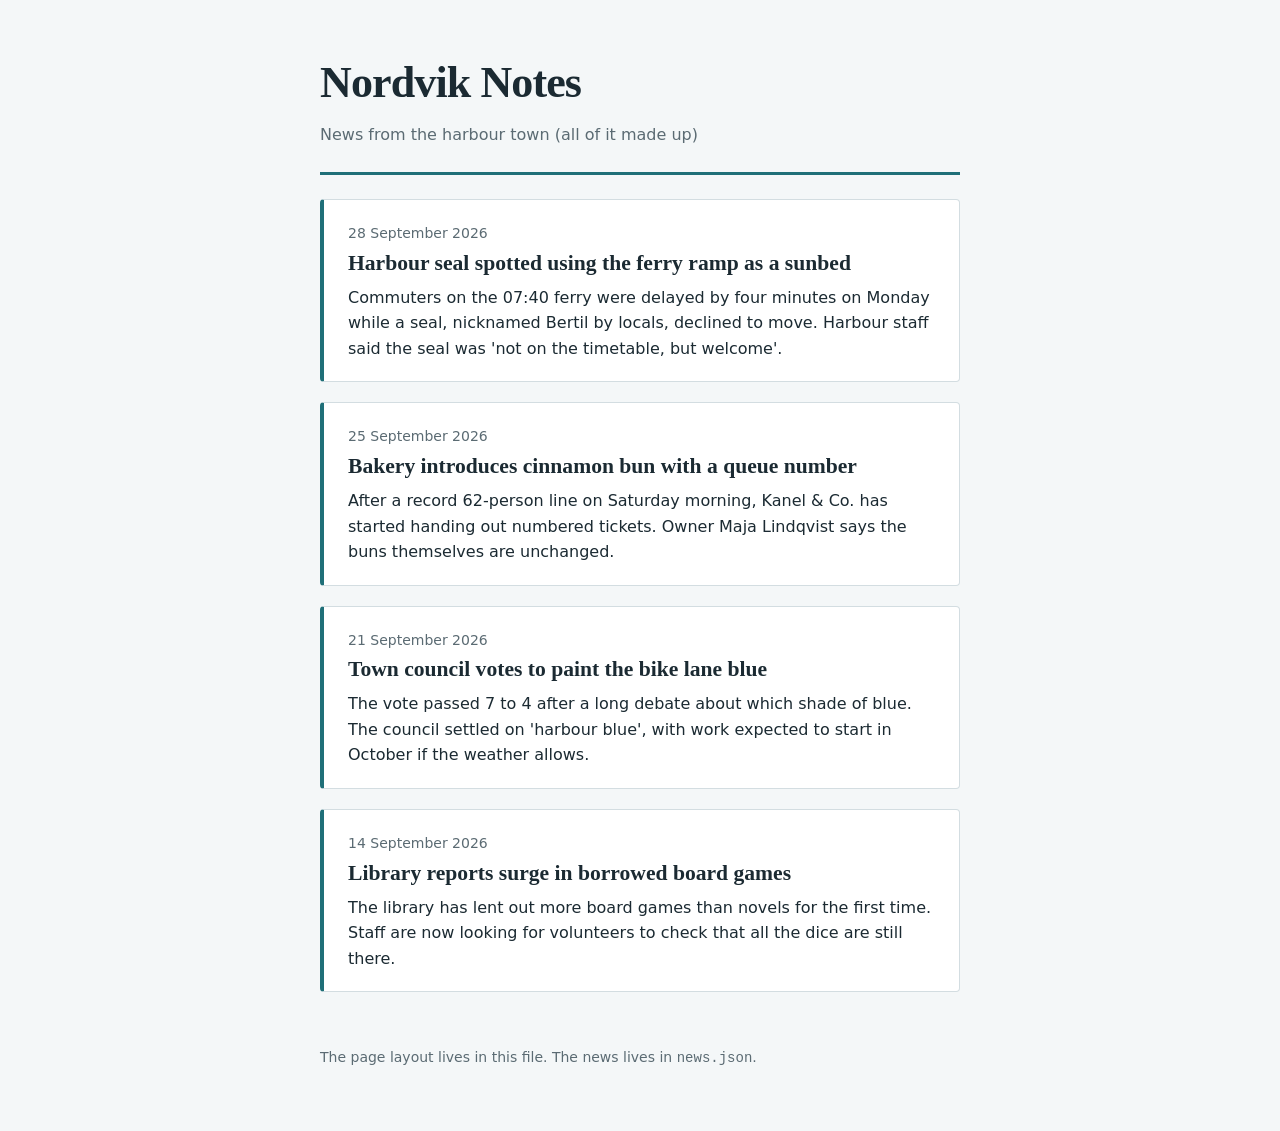
==== index.html @ 680200ac "first commit" ====
<!DOCTYPE html>
<html lang="en">
<head>
  <meta charset="utf-8">
  <meta name="viewport" content="width=device-width, initial-scale=1">
  <title>Nordvik Notes – Local news</title>
  <link rel="stylesheet" href="style.css">
</head>
<body>
  <header class="site-header">
    <h1>Nordvik Notes</h1>
    <p>News from the harbour town (all of it made up)</p>
  </header>

  <main>
    <div id="feed" class="feed" aria-live="polite">
      <p class="status">Loading news…</p>
    </div>
  </main>

  <footer class="site-footer">
    <p>The page layout lives in this file. The news lives in <code>news.json</code>.</p>
  </footer>

  <script>
    // 1. Fetch the content (this is the part a customer edits, not this code)
    // 2. Turn each item into HTML
    const feed = document.getElementById("feed");

    function formatDate(iso) {
      return new Date(iso).toLocaleDateString("en-GB", {
        day: "numeric", month: "long", year: "numeric"
      });
    }

    function render(posts) {
      // Newest first
      posts.sort((a, b) => new Date(b.date) - new Date(a.date));

      feed.innerHTML = "";
      for (const post of posts) {
        const article = document.createElement("article");
        article.className = "post";

        const time = document.createElement("time");
        time.dateTime = post.date;
        time.textContent = formatDate(post.date);

        const title = document.createElement("h2");
        title.textContent = post.title;

        const body = document.createElement("p");
        body.textContent = post.body;

        article.append(time, title, body);
        feed.append(article);
      }
    }

    fetch("news.json")
      .then(res => {
        if (!res.ok) throw new Error(res.status);
        return res.json();
      })
      .then(data => render(data.posts))
      .catch(() => {
        feed.innerHTML =
          '<p class="status">Could not load news.json. ' +
          'If you opened this file directly, run a local server instead (see notes).</p>';
      });
  </script>
</body>
</html>
---- style.css ----
:root {
  --bg: #f4f7f8;
  --card: #ffffff;
  --ink: #1b2a32;
  --muted: #5b6b73;
  --line: #d3dde1;
  --accent: #1f6f78;
}

@media (prefers-color-scheme: dark) {
  :root {
    --bg: #12191d;
    --card: #1a2329;
    --ink: #e6eef1;
    --muted: #98a9b1;
    --line: #2b3840;
    --accent: #6cc1c9;
  }
}

* { box-sizing: border-box; }

body {
  margin: 0;
  background: var(--bg);
  color: var(--ink);
  font-family: system-ui, -apple-system, "Segoe UI", Roboto, sans-serif;
  line-height: 1.6;
}

.site-header,
main,
.site-footer {
  width: min(100% - 2rem, 40rem);
  margin-inline: auto;
}

.site-header {
  padding: 3rem 0 1.5rem;
  border-bottom: 3px solid var(--accent);
}

.site-header h1 {
  margin: 0;
  font-family: Georgia, "Times New Roman", serif;
  font-size: clamp(2rem, 6vw, 2.75rem);
  letter-spacing: -0.02em;
}

.site-header p {
  margin: 0.25rem 0 0;
  color: var(--muted);
}

.feed {
  display: grid;
  gap: 1.25rem;
  padding: 1.5rem 0;
}

.post {
  background: var(--card);
  border: 1px solid var(--line);
  border-left: 4px solid var(--accent);
  border-radius: 4px;
  padding: 1.25rem 1.5rem;
}

.post time {
  font-size: 0.875rem;
  color: var(--muted);
}

.post h2 {
  margin: 0.25rem 0 0.5rem;
  font-family: Georgia, "Times New Roman", serif;
  font-size: 1.35rem;
  line-height: 1.25;
}

.post p {
  margin: 0;
}

.status {
  color: var(--muted);
}

.site-footer {
  padding: 1rem 0 3rem;
  font-size: 0.875rem;
  color: var(--muted);
}
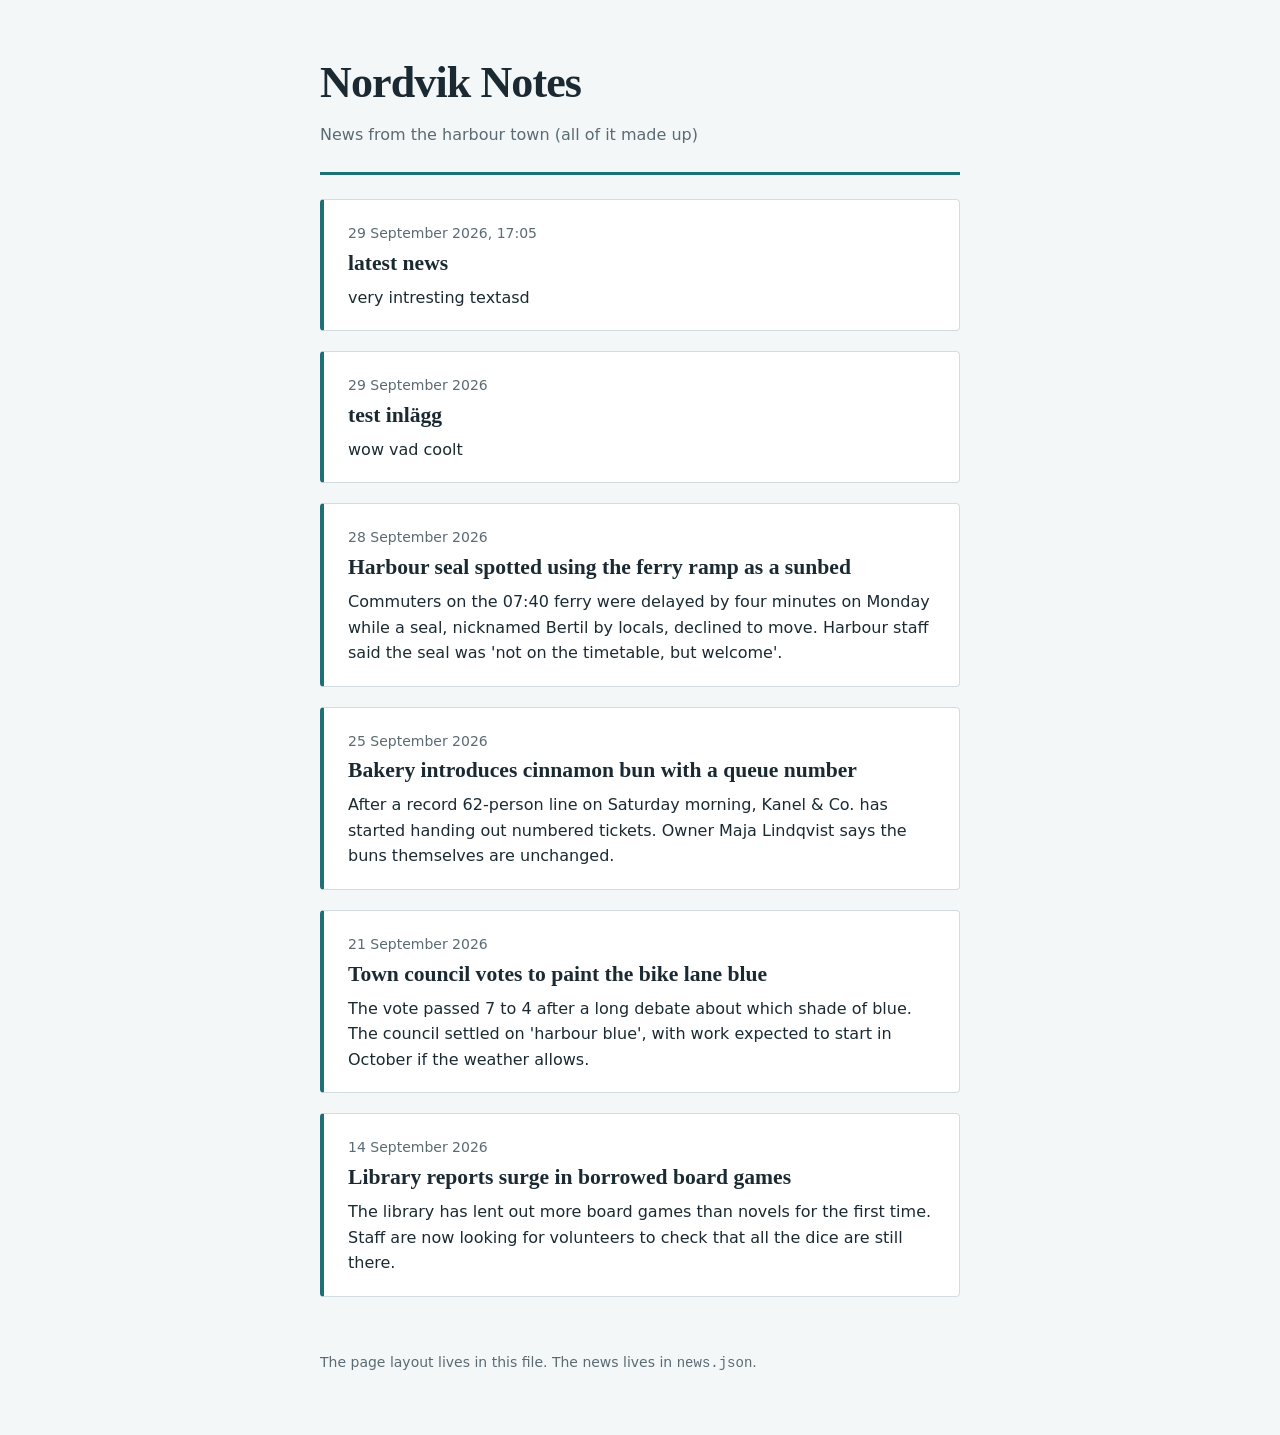
==== commit 3bd01b08: "second commit" ====
--- a/index.html
+++ b/index.html
@@ -28,9 +28,14 @@
     const feed = document.getElementById("feed");
 
     function formatDate(iso) {
-      return new Date(iso).toLocaleDateString("en-GB", {
+      const d = new Date(iso);
+      const date = d.toLocaleDateString("en-GB", {
         day: "numeric", month: "long", year: "numeric"
       });
+      // Older posts may only have a date, no time
+      if (!iso.includes("T")) return date;
+      const time = d.toLocaleTimeString("en-GB", { hour: "2-digit", minute: "2-digit" });
+      return date + ", " + time;
     }
 
     function render(posts) {
@@ -70,4 +75,4 @@
       });
   </script>
 </body>
-</html>
+</html>
